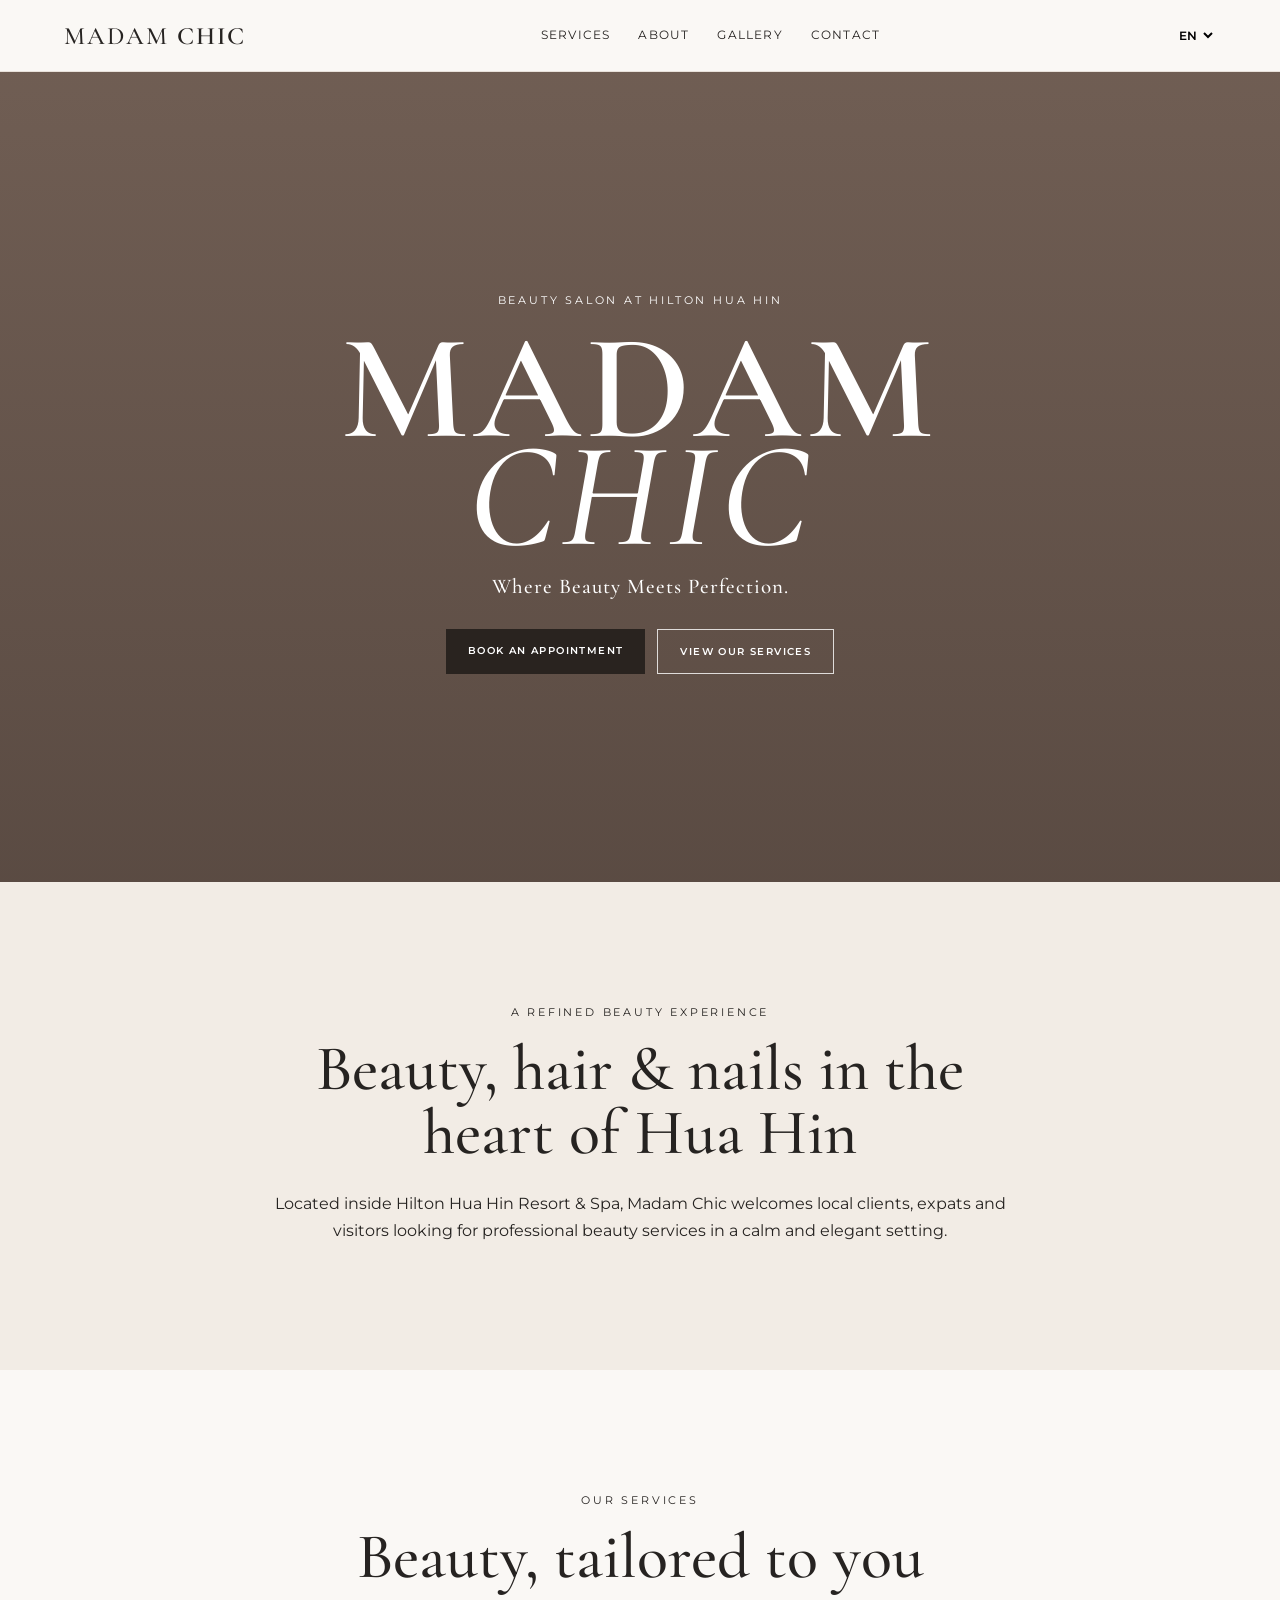
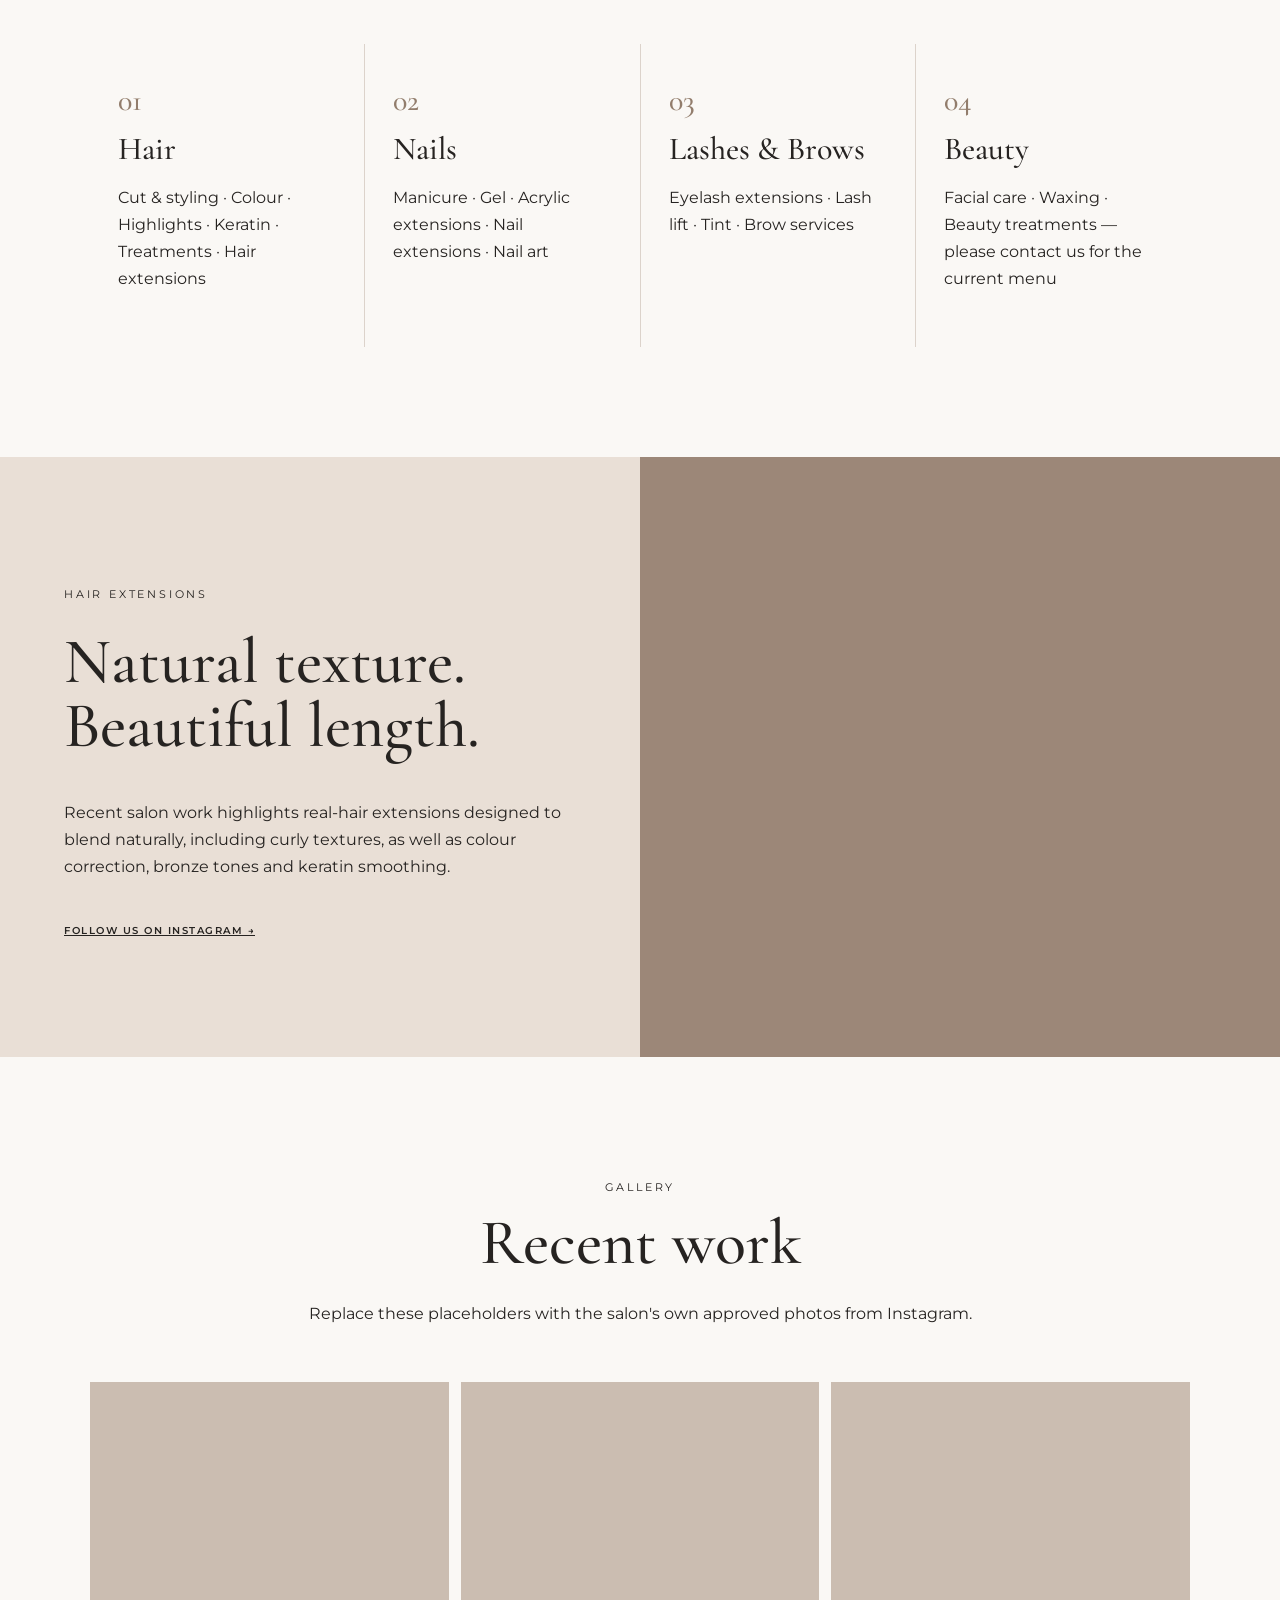
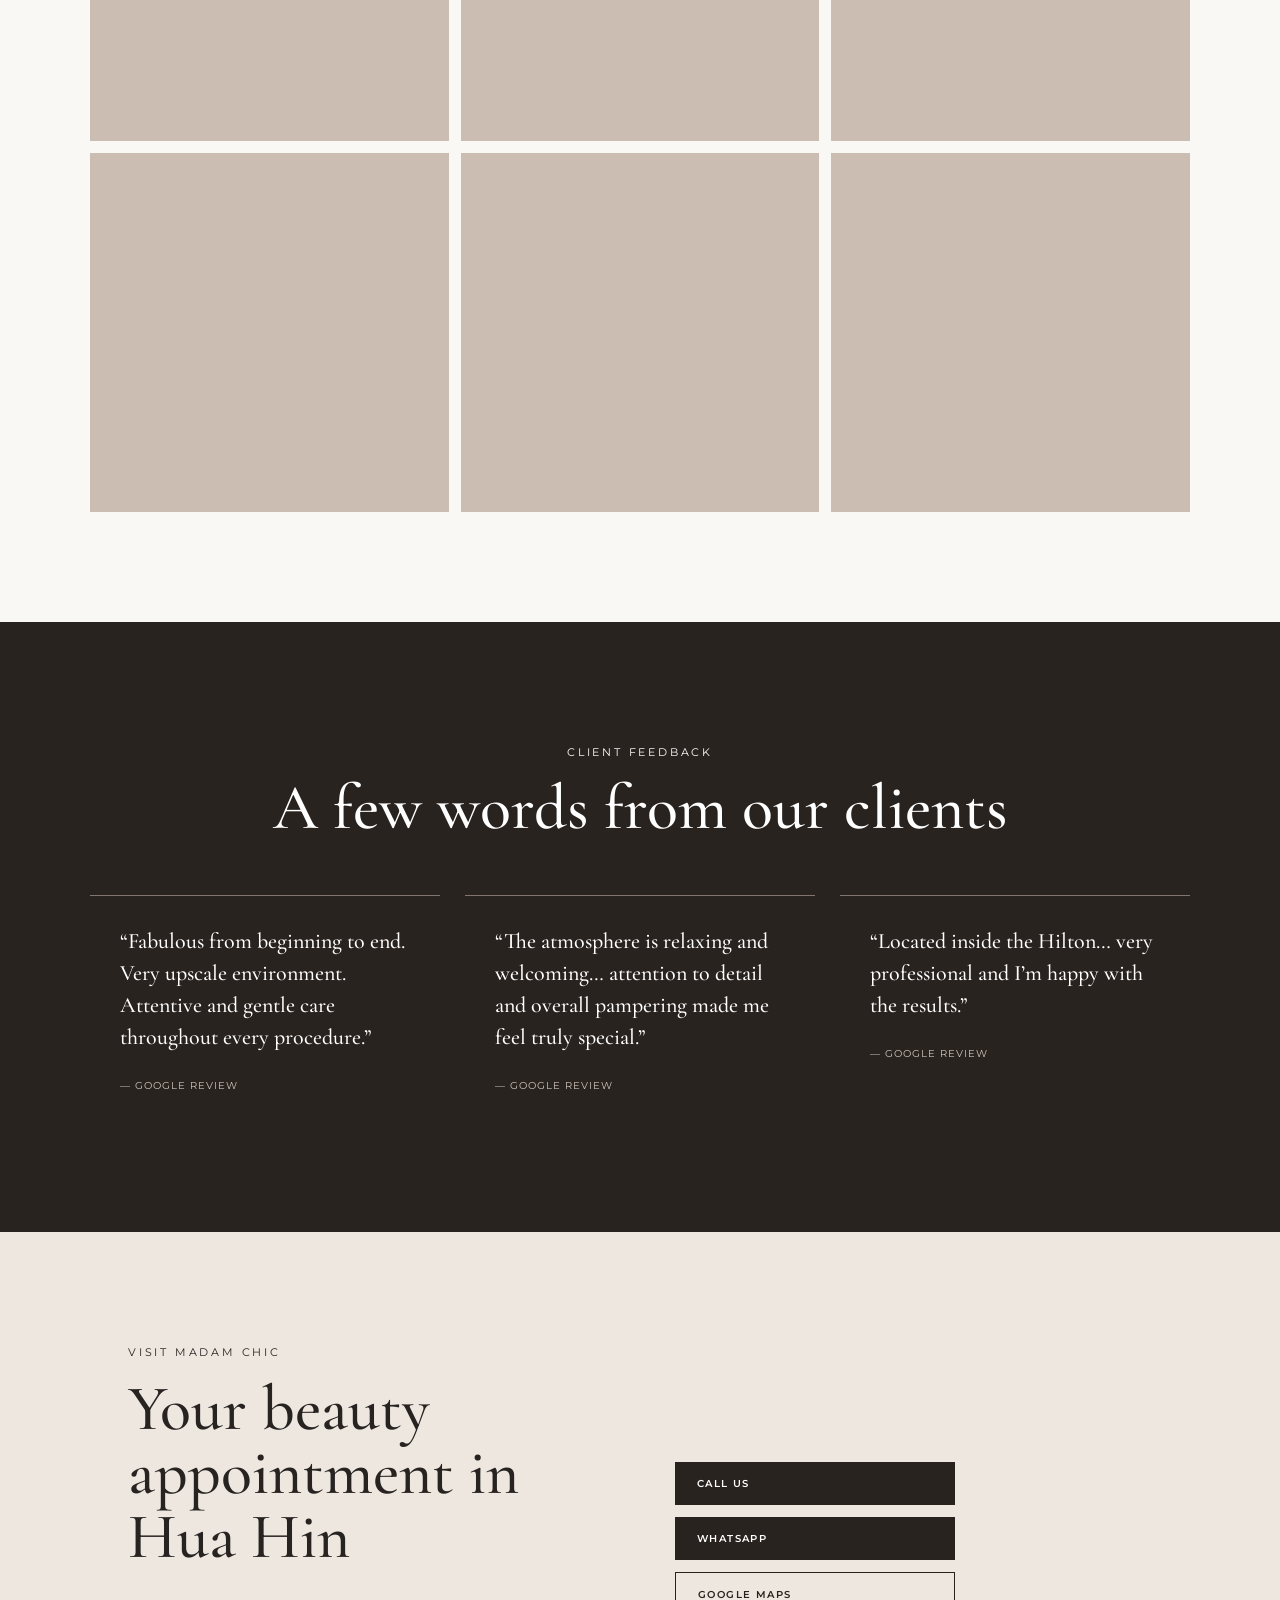
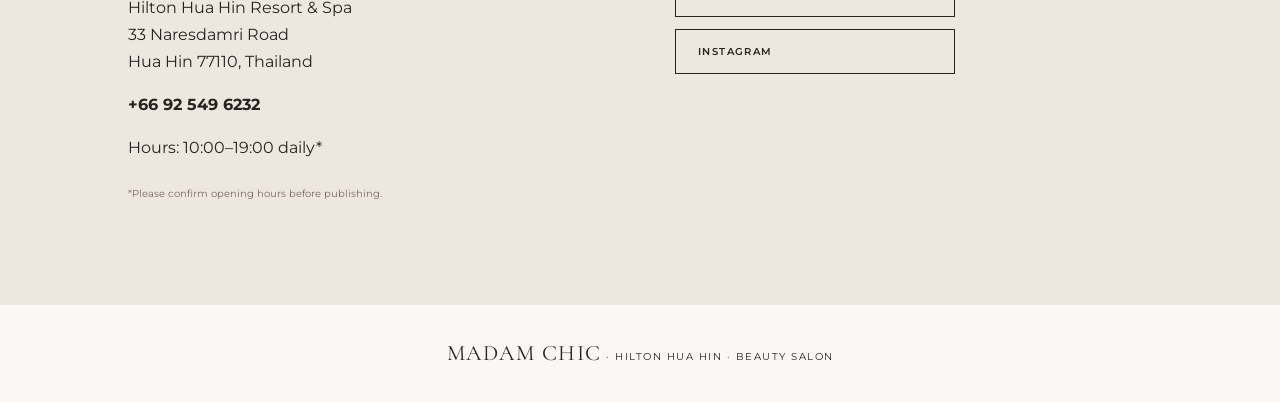
==== index.html @ 7d1f4441 "Add files via upload" ====
<!doctype html>
<html lang="en">
<head>
<meta charset="utf-8">
<meta name="viewport" content="width=device-width,initial-scale=1">
<meta name="description" content="Madam Chic Beauty Salon at Hilton Hua Hin — hair, nails, lashes and beauty services for international clients.">
<title>Madam Chic Beauty Salon | Hilton Hua Hin</title>
<link rel="preconnect" href="https://fonts.googleapis.com">
<link rel="preconnect" href="https://fonts.gstatic.com" crossorigin>
<link href="https://fonts.googleapis.com/css2?family=Cormorant+Garamond:wght@500;600&family=Montserrat:wght@400;500;600&display=swap" rel="stylesheet">
<link rel="stylesheet" href="style.css">
</head>
<body>
<header class="topbar">
  <a class="brand" href="#home"><span>MADAM</span> CHIC</a>
  <nav>
    <a href="#services" data-i18n="nav_services">Services</a>
    <a href="#about" data-i18n="nav_about">About</a>
    <a href="#gallery" data-i18n="nav_gallery">Gallery</a>
    <a href="#contact" data-i18n="nav_contact">Contact</a>
  </nav>
  <select id="language" aria-label="Language">
    <option value="en">EN</option><option value="th">ไทย</option><option value="fr">FR</option>
    <option value="ru">RU</option><option value="de">DE</option><option value="sv">SV</option>
  </select>
</header>

<main>
<section id="home" class="hero">
  <div class="hero-overlay">
    <p class="eyebrow" data-i18n="hero_eyebrow">BEAUTY SALON AT HILTON HUA HIN</p>
    <h1>MADAM<br><em>CHIC</em></h1>
    <p class="tagline" data-i18n="hero_tagline">Where Beauty Meets Perfection.</p>
    <div class="buttons">
      <a class="btn primary" href="https://wa.me/66925496232" target="_blank" rel="noopener" data-i18n="book">Book an appointment</a>
      <a class="btn ghost" href="#services" data-i18n="view_services">View our services</a>
    </div>
  </div>
</section>

<section class="intro" id="about">
  <div class="narrow">
    <p class="eyebrow" data-i18n="about_eyebrow">A REFINED BEAUTY EXPERIENCE</p>
    <h2 data-i18n="about_title">Beauty, hair & nails in the heart of Hua Hin</h2>
    <p data-i18n="about_text">Located inside Hilton Hua Hin Resort & Spa, Madam Chic welcomes local clients, expats and visitors looking for professional beauty services in a calm and elegant setting.</p>
  </div>
</section>

<section id="services" class="services">
  <div class="section-head">
    <p class="eyebrow" data-i18n="services_eyebrow">OUR SERVICES</p>
    <h2 data-i18n="services_title">Beauty, tailored to you</h2>
  </div>
  <div class="cards">
    <article><div class="icon">01</div><h3 data-i18n="hair">Hair</h3><p data-i18n="hair_text">Cut & styling · Colour · Highlights · Keratin · Treatments · Hair extensions</p></article>
    <article><div class="icon">02</div><h3 data-i18n="nails">Nails</h3><p data-i18n="nails_text">Manicure · Gel · Acrylic extensions · Nail extensions · Nail art</p></article>
    <article><div class="icon">03</div><h3 data-i18n="lashes">Lashes & Brows</h3><p data-i18n="lashes_text">Eyelash extensions · Lash lift · Tint · Brow services</p></article>
    <article><div class="icon">04</div><h3 data-i18n="beauty">Beauty</h3><p data-i18n="beauty_text">Facial care · Waxing · Beauty treatments — please contact us for the current menu</p></article>
  </div>
</section>

<section class="feature">
  <div>
    <p class="eyebrow" data-i18n="feature_eyebrow">HAIR EXTENSIONS</p>
    <h2 data-i18n="feature_title">Natural texture. Beautiful length.</h2>
    <p data-i18n="feature_text">Recent salon work highlights real-hair extensions designed to blend naturally, including curly textures, as well as colour correction, bronze tones and keratin smoothing.</p>
    <a class="textlink" href="https://www.instagram.com/madamchic_hilton/" target="_blank" rel="noopener" data-i18n="instagram">Follow us on Instagram →</a>
  </div>
  <div class="feature-photo photo-one" role="img" aria-label="Hair service photo placeholder"></div>
</section>

<section id="gallery" class="gallery">
  <div class="section-head"><p class="eyebrow" data-i18n="gallery_eyebrow">GALLERY</p><h2 data-i18n="gallery_title">Recent work</h2><p data-i18n="gallery_text">Replace these placeholders with the salon's own approved photos from Instagram.</p></div>
  <div class="grid">
    <div class="photo p1"></div><div class="photo p2"></div><div class="photo p3"></div>
    <div class="photo p4"></div><div class="photo p5"></div><div class="photo p6"></div>
  </div>
</section>

<section class="reviews">
  <div class="section-head"><p class="eyebrow" data-i18n="reviews_eyebrow">CLIENT FEEDBACK</p><h2 data-i18n="reviews_title">A few words from our clients</h2></div>
  <div class="review-grid">
    <blockquote>“Fabulous from beginning to end. Very upscale environment. Attentive and gentle care throughout every procedure.”<cite>— Google review</cite></blockquote>
    <blockquote>“The atmosphere is relaxing and welcoming… attention to detail and overall pampering made me feel truly special.”<cite>— Google review</cite></blockquote>
    <blockquote>“Located inside the Hilton… very professional and I’m happy with the results.”<cite>— Google review</cite></blockquote>
  </div>
</section>

<section id="contact" class="contact">
  <div>
    <p class="eyebrow" data-i18n="contact_eyebrow">VISIT MADAM CHIC</p>
    <h2 data-i18n="contact_title">Your beauty appointment in Hua Hin</h2>
    <p>Hilton Hua Hin Resort & Spa<br>33 Naresdamri Road<br>Hua Hin 77110, Thailand</p>
    <p><strong>+66 92 549 6232</strong></p>
    <p><span data-i18n="hours_label">Hours:</span> <span data-i18n="hours">10:00–19:00 daily*</span></p>
    <small data-i18n="hours_note">*Please confirm opening hours before publishing.</small>
  </div>
  <div class="contact-actions">
    <a class="btn primary" href="tel:+66925496232" data-i18n="call">Call us</a>
    <a class="btn primary" href="https://wa.me/66925496232" target="_blank" rel="noopener">WhatsApp</a>
    <a class="btn ghost dark" href="https://www.google.com/maps/search/?api=1&query=Madam+Chic+Beauty+Salon+Hua+Hin" target="_blank" rel="noopener" data-i18n="map">Google Maps</a>
    <a class="btn ghost dark" href="https://www.instagram.com/madamchic_hilton/" target="_blank" rel="noopener">Instagram</a>
  </div>
</section>
</main>

<footer><span>MADAM CHIC</span> · Hilton Hua Hin · <span data-i18n="footer">Beauty salon</span></footer>
<script src="script.js"></script>
</body>
</html>
---- style.css ----
*{box-sizing:border-box}html{scroll-behavior:smooth}body{margin:0;color:#262321;background:#faf8f5;font-family:Montserrat,Arial,sans-serif;line-height:1.7}.topbar{position:fixed;z-index:20;top:0;left:0;right:0;height:72px;display:flex;align-items:center;justify-content:space-between;padding:0 5%;background:rgba(250,248,245,.94);backdrop-filter:blur(12px);border-bottom:1px solid #e8e1da}.brand{font:600 25px "Cormorant Garamond",serif;letter-spacing:2px;color:#262321;text-decoration:none}.brand span{font-weight:500}.topbar nav{display:flex;gap:28px}.topbar nav a{color:#262321;text-decoration:none;font-size:12px;text-transform:uppercase;letter-spacing:1.2px}.topbar select{border:0;background:transparent;font:600 12px Montserrat;cursor:pointer}.hero{min-height:90vh;margin-top:72px;display:grid;place-items:center;text-align:center;background:linear-gradient(rgba(35,27,24,.28),rgba(35,27,24,.48)),url("images/hero.jpg") center/cover,#8d776a;color:#fff}.hero-overlay{padding:100px 20px}.eyebrow{font-size:11px;letter-spacing:2.8px;text-transform:uppercase}.hero h1{font:600 clamp(70px,12vw,150px)/.72 "Cormorant Garamond",serif;letter-spacing:5px;margin:24px 0}.hero h1 em{font-style:italic;font-weight:500}.tagline{font:500 21px "Cormorant Garamond",serif;letter-spacing:1px}.buttons{display:flex;gap:12px;justify-content:center;flex-wrap:wrap;margin-top:30px}.btn{display:inline-block;padding:13px 22px;text-decoration:none;text-transform:uppercase;letter-spacing:1.4px;font-size:10px;font-weight:600;transition:.2s}.primary{background:#29231f;color:#fff}.ghost{border:1px solid rgba(255,255,255,.8);color:#fff}.dark{border-color:#29231f;color:#29231f}.intro,.services,.gallery,.reviews{padding:110px 7%}.narrow{max-width:760px;margin:auto;text-align:center}.intro h2,.section-head h2,.feature h2,.contact h2{font:500 clamp(42px,5vw,70px)/1 "Cormorant Garamond",serif;margin:15px 0 25px}.intro{background:#f2ece5}.section-head{text-align:center;max-width:780px;margin:0 auto 55px}.cards{max-width:1100px;margin:auto;display:grid;grid-template-columns:repeat(4,1fr);gap:1px;background:#dcd3cb}.cards article{background:#faf8f5;padding:38px 28px;min-height:240px}.icon{font:500 30px "Cormorant Garamond";color:#927d6c}.cards h3{font:500 32px "Cormorant Garamond";margin:10px 0}.feature{display:grid;grid-template-columns:1fr 1fr;min-height:600px;background:#e9dfd6}.feature>div:first-child{padding:100px 10%;display:flex;flex-direction:column;justify-content:center}.feature-photo{min-height:500px;background:url("images/hair.jpg") center/cover,#9c8778}.textlink{color:#262321;text-transform:uppercase;font-size:10px;letter-spacing:1.5px;font-weight:600;margin-top:25px}.grid{max-width:1100px;margin:auto;display:grid;grid-template-columns:repeat(3,1fr);gap:12px}.photo{aspect-ratio:1/1;background:#cbbdb1 center/cover}.p1{background-image:url("images/gallery1.jpg")}.p2{background-image:url("images/gallery2.jpg")}.p3{background-image:url("images/gallery3.jpg")}.p4{background-image:url("images/gallery4.jpg")}.p5{background-image:url("images/gallery5.jpg")}.p6{background-image:url("images/gallery6.jpg")}.reviews{background:#29231f;color:#fff}.review-grid{max-width:1100px;margin:auto;display:grid;grid-template-columns:repeat(3,1fr);gap:25px}.review-grid blockquote{margin:0;padding:30px;border-top:1px solid #81756e;font:500 22px/1.45 "Cormorant Garamond",serif}.review-grid cite{display:block;margin-top:25px;font:10px Montserrat;letter-spacing:1px;text-transform:uppercase;color:#cfc3ba}.contact{display:grid;grid-template-columns:1fr 1fr;gap:70px;padding:100px 10%;background:#eee7df}.contact-actions{display:flex;flex-direction:column;gap:12px;justify-content:center;max-width:280px}footer{padding:30px;text-align:center;font-size:10px;letter-spacing:1.5px;text-transform:uppercase}footer span:first-child{font-family:"Cormorant Garamond";font-size:22px}.contact small{font-size:10px;color:#756b63}@media(max-width:800px){.topbar{height:62px;padding:0 20px}.topbar nav{display:none}.hero{margin-top:62px}.intro,.services,.gallery,.reviews{padding:75px 22px}.cards,.review-grid,.grid{grid-template-columns:1fr 1fr}.feature,.contact{grid-template-columns:1fr}.feature-photo{min-height:380px}.contact{padding:70px 25px}.hero h1{font-size:82px}}@media(max-width:520px){.cards,.review-grid,.grid{grid-template-columns:1fr}.hero h1{font-size:70px}.section-head h2,.intro h2,.feature h2,.contact h2{font-size:48px}}
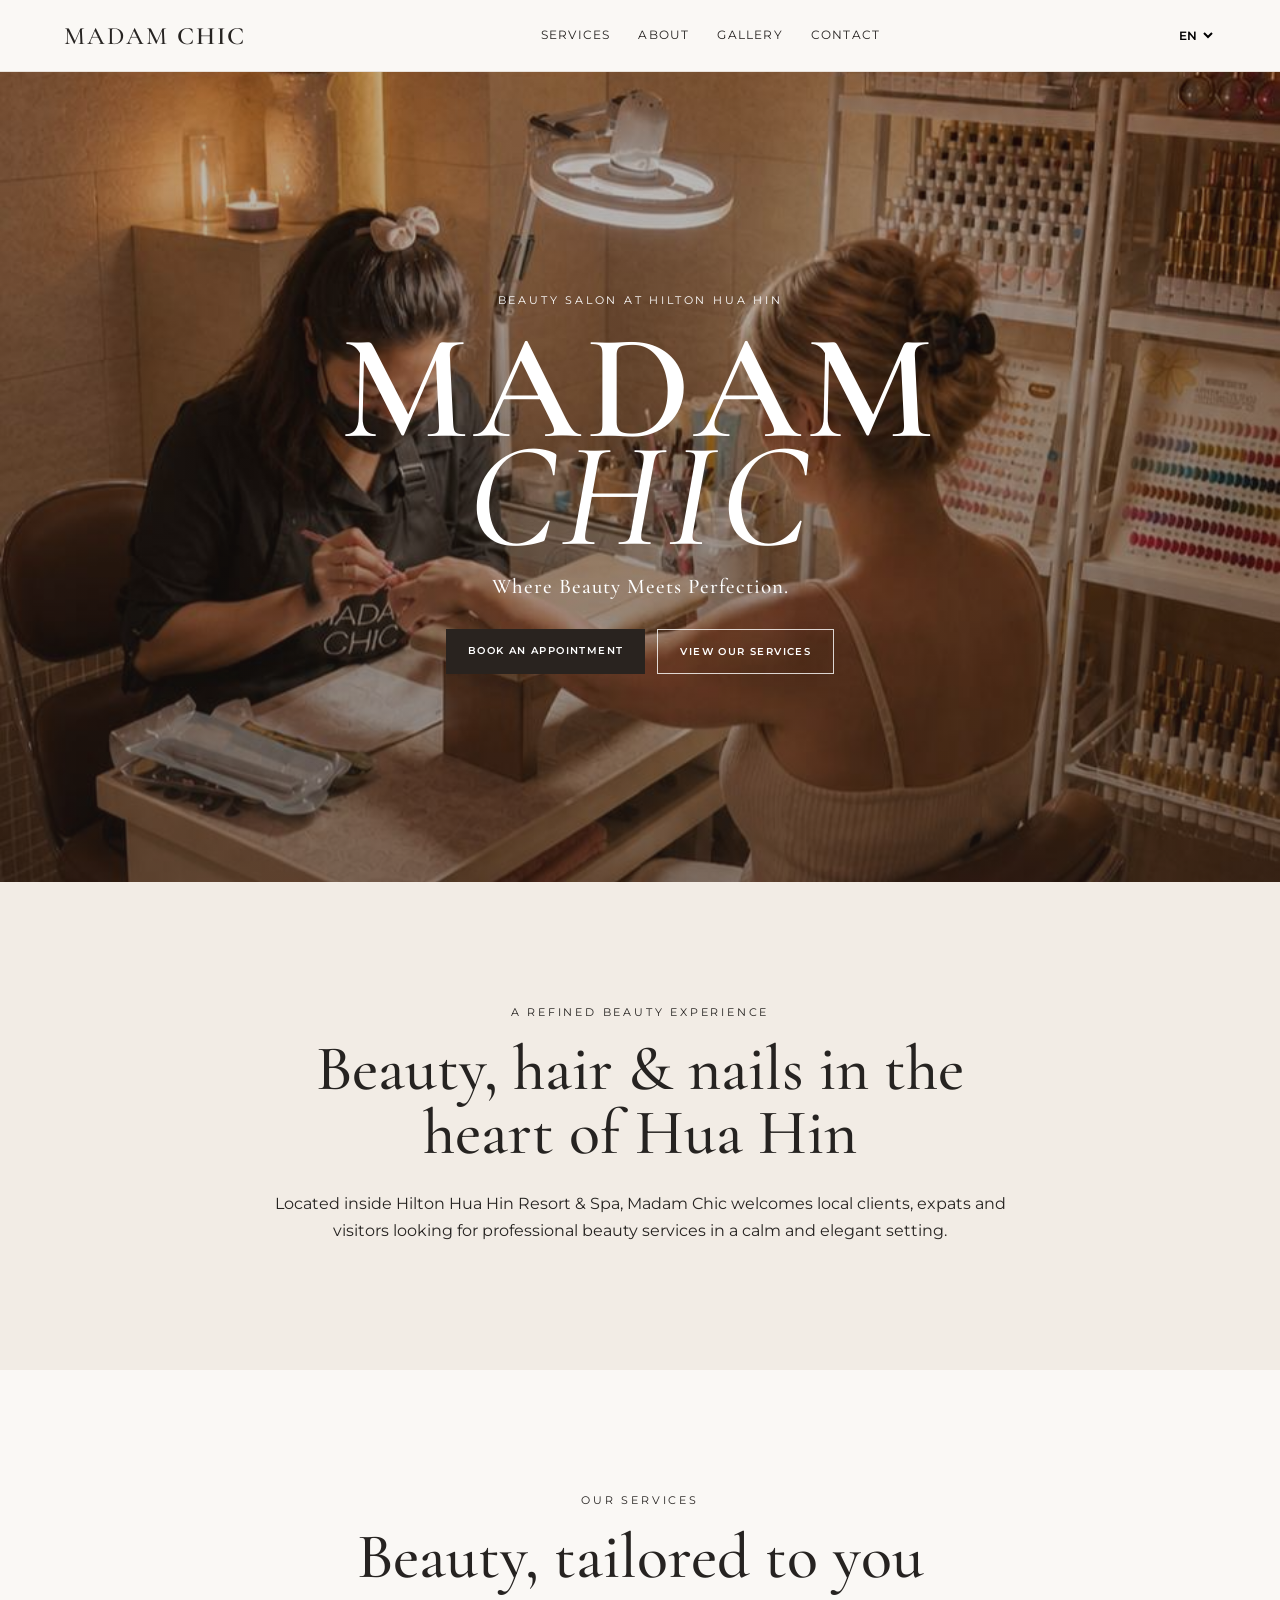
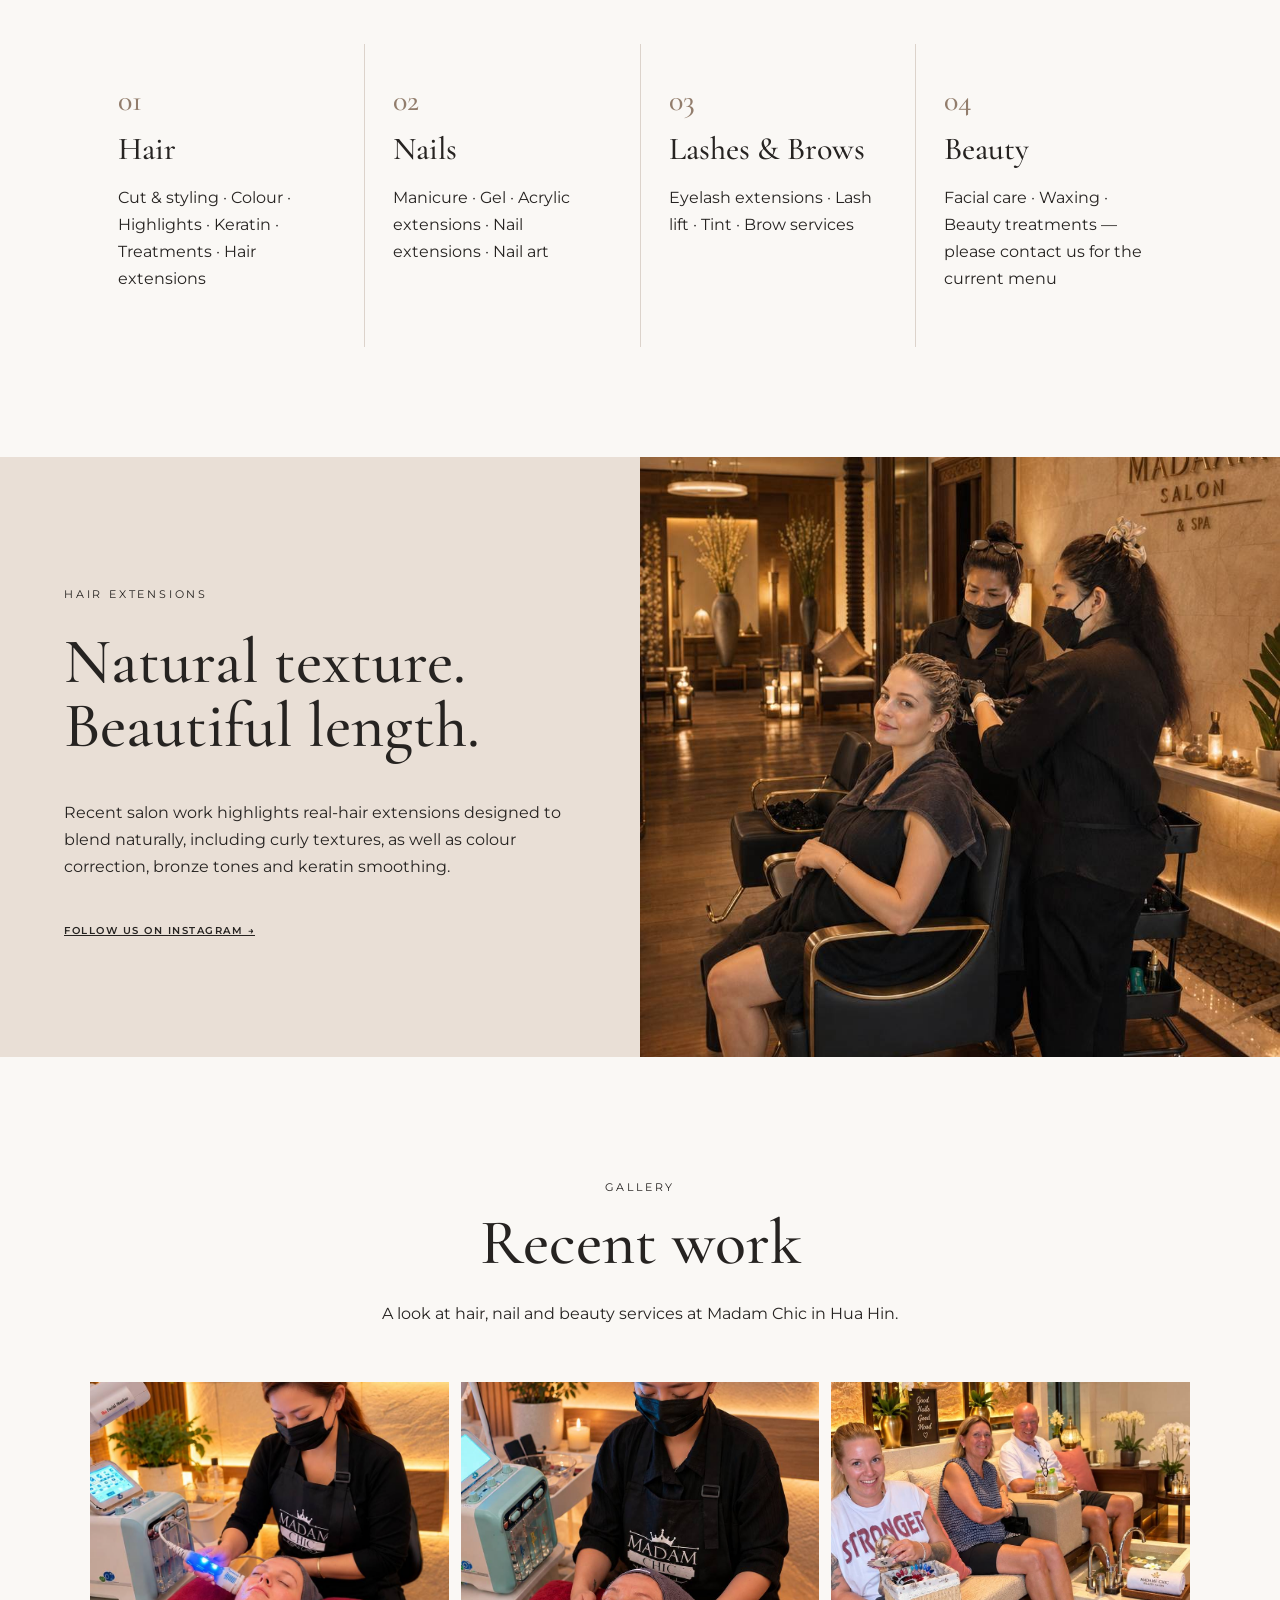
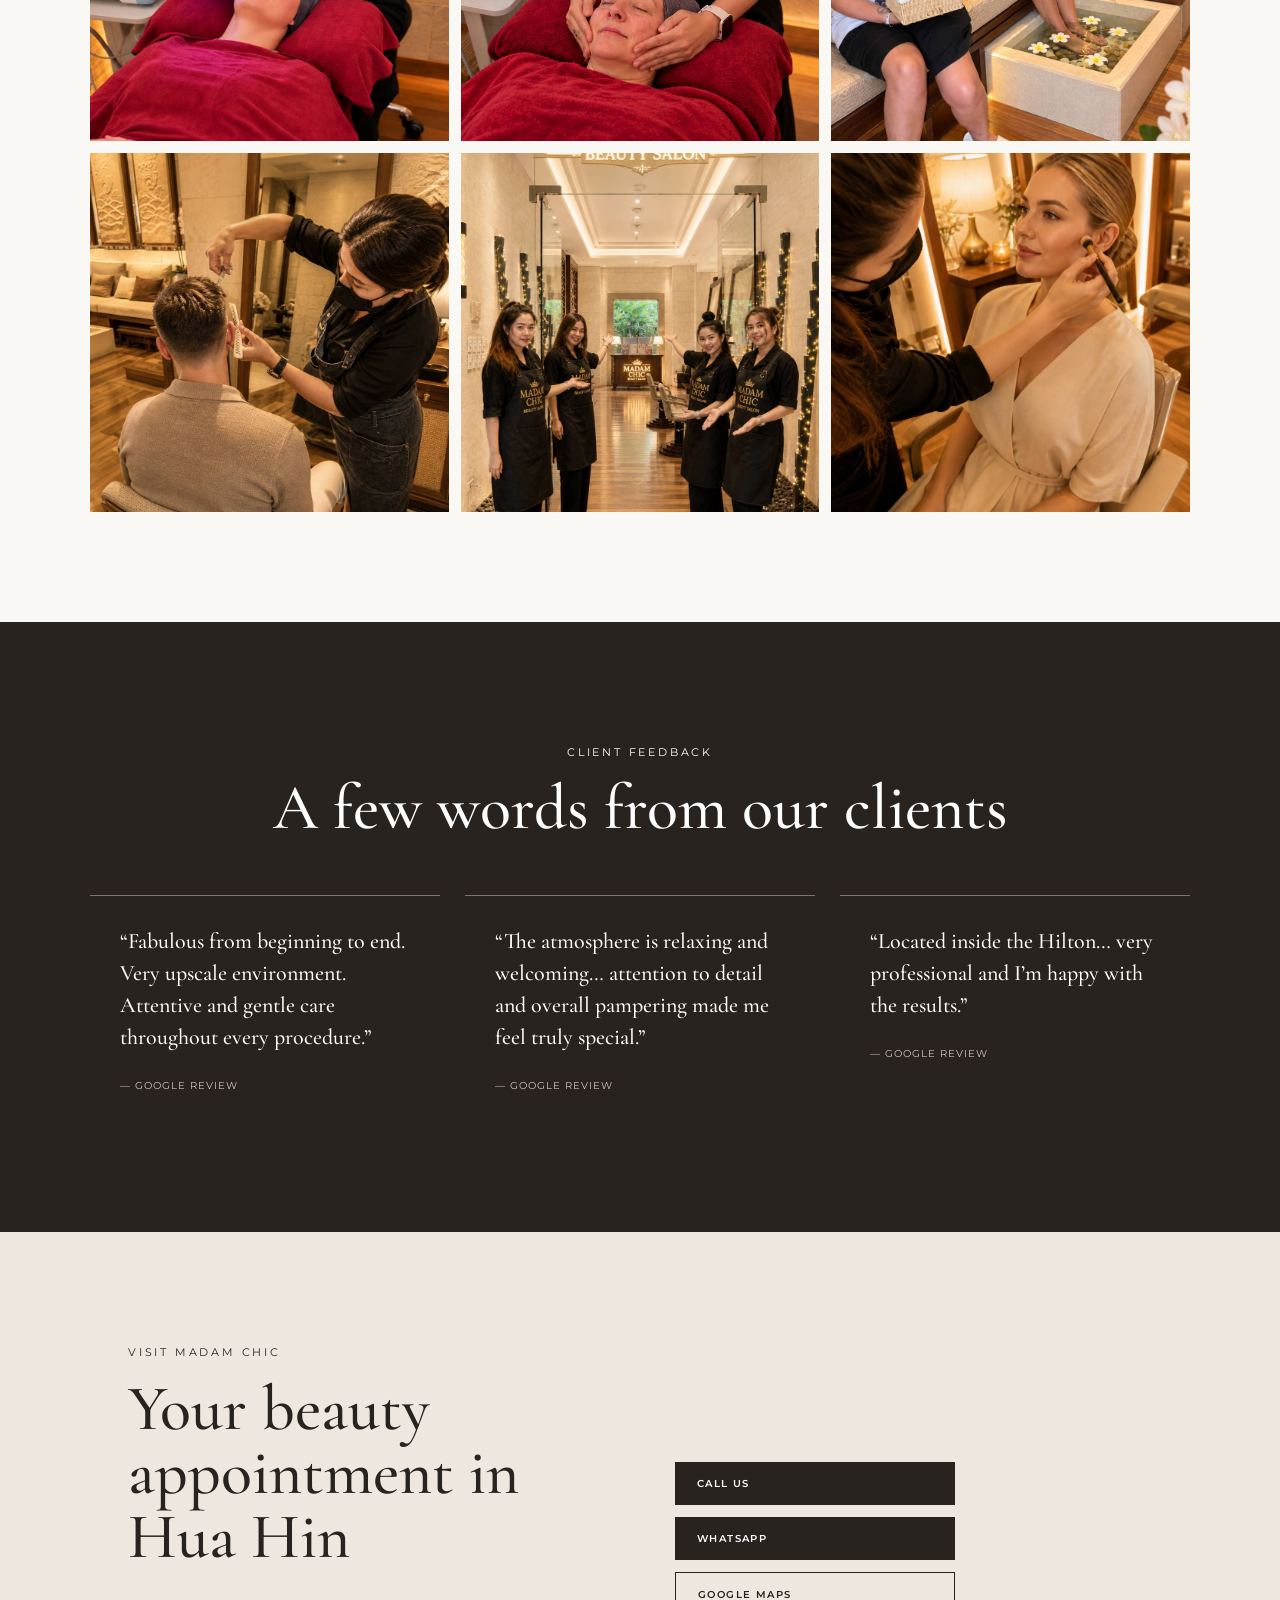
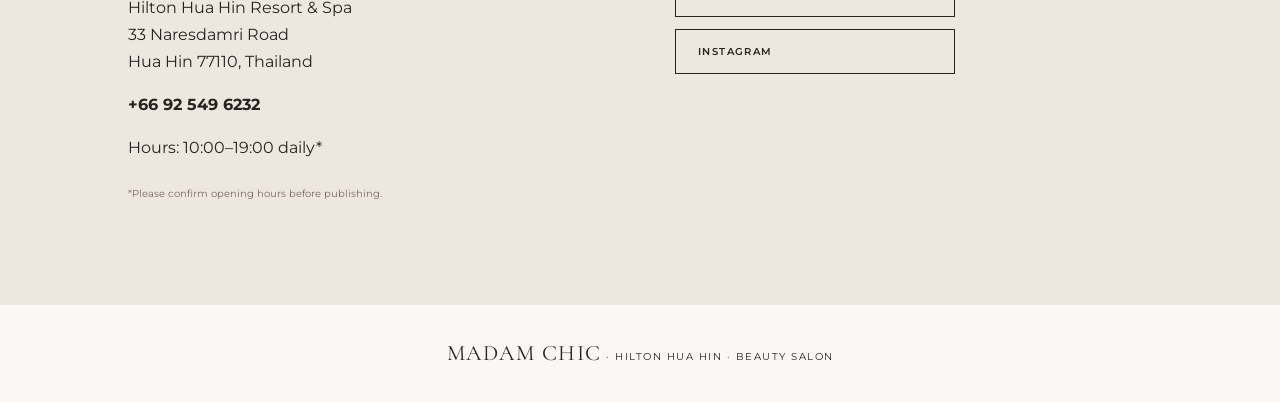
==== commit 3f36512b: "Improve local SEO and display salon photos" ====
--- a/index.html
+++ b/index.html
@@ -3,8 +3,35 @@
 <head>
 <meta charset="utf-8">
 <meta name="viewport" content="width=device-width,initial-scale=1">
-<meta name="description" content="Madam Chic Beauty Salon at Hilton Hua Hin — hair, nails, lashes and beauty services for international clients.">
-<title>Madam Chic Beauty Salon | Hilton Hua Hin</title>
+<meta name="description" content="Madam Chic is a beauty salon at Hilton Hua Hin Resort & Spa, offering hair, nail, lash and beauty services in Hua Hin, Thailand.">
+<link rel="canonical" href="https://easyvisahuahin-creator.github.io/Madam-Chic-Hua-Hin/">
+<meta property="og:type" content="website">
+<meta property="og:locale" content="en_US">
+<meta property="og:site_name" content="Madam Chic Beauty Salon">
+<meta property="og:title" content="Madam Chic Beauty Salon in Hua Hin | Hilton Hua Hin">
+<meta property="og:description" content="Hair, nail, lash and beauty services at Hilton Hua Hin Resort & Spa in Hua Hin, Thailand.">
+<meta property="og:url" content="https://easyvisahuahin-creator.github.io/Madam-Chic-Hua-Hin/">
+<meta property="og:image" content="https://easyvisahuahin-creator.github.io/Madam-Chic-Hua-Hin/1790742063362.jpg">
+<meta name="twitter:card" content="summary_large_image">
+<title>Madam Chic Beauty Salon in Hua Hin | Hilton Hua Hin</title>
+<script type="application/ld+json">
+{
+  "@context": "https://schema.org",
+  "@type": "BeautySalon",
+  "name": "Madam Chic Beauty Salon",
+  "url": "https://easyvisahuahin-creator.github.io/Madam-Chic-Hua-Hin/",
+  "image": "https://easyvisahuahin-creator.github.io/Madam-Chic-Hua-Hin/1790742063362.jpg",
+  "telephone": "+66 92 549 6232",
+  "address": {
+    "@type": "PostalAddress",
+    "streetAddress": "Hilton Hua Hin Resort & Spa, 33 Naresdamri Road",
+    "addressLocality": "Hua Hin",
+    "postalCode": "77110",
+    "addressCountry": "TH"
+  },
+  "sameAs": ["https://www.instagram.com/madamchic_hilton/"]
+}
+</script>
 <link rel="preconnect" href="https://fonts.googleapis.com">
 <link rel="preconnect" href="https://fonts.gstatic.com" crossorigin>
 <link href="https://fonts.googleapis.com/css2?family=Cormorant+Garamond:wght@500;600&family=Montserrat:wght@400;500;600&display=swap" rel="stylesheet">
@@ -66,14 +93,18 @@
     <p data-i18n="feature_text">Recent salon work highlights real-hair extensions designed to blend naturally, including curly textures, as well as colour correction, bronze tones and keratin smoothing.</p>
     <a class="textlink" href="https://www.instagram.com/madamchic_hilton/" target="_blank" rel="noopener" data-i18n="instagram">Follow us on Instagram →</a>
   </div>
-  <div class="feature-photo photo-one" role="img" aria-label="Hair service photo placeholder"></div>
+  <div class="feature-photo photo-one" role="img" aria-label="Madam Chic hair extension work in Hua Hin"></div>
 </section>
 
 <section id="gallery" class="gallery">
-  <div class="section-head"><p class="eyebrow" data-i18n="gallery_eyebrow">GALLERY</p><h2 data-i18n="gallery_title">Recent work</h2><p data-i18n="gallery_text">Replace these placeholders with the salon's own approved photos from Instagram.</p></div>
+  <div class="section-head"><p class="eyebrow" data-i18n="gallery_eyebrow">GALLERY</p><h2 data-i18n="gallery_title">Recent work</h2><p data-i18n="gallery_text">A look at hair, nail and beauty services at Madam Chic in Hua Hin.</p></div>
   <div class="grid">
-    <div class="photo p1"></div><div class="photo p2"></div><div class="photo p3"></div>
-    <div class="photo p4"></div><div class="photo p5"></div><div class="photo p6"></div>
+    <img class="photo p1" src="1790742063362.jpg" alt="Hair styling at Madam Chic Beauty Salon in Hua Hin" loading="lazy">
+    <img class="photo p2" src="1790742063768.jpg" alt="Hair service by the Madam Chic salon team" loading="lazy">
+    <img class="photo p3" src="1790742063869.jpg" alt="Hair colour and styling at Madam Chic in Hua Hin" loading="lazy">
+    <img class="photo p4" src="1790742063945.jpg" alt="Beauty service at Madam Chic, Hilton Hua Hin" loading="lazy">
+    <img class="photo p5" src="1790742064017.jpg" alt="Salon hair work at Madam Chic in Hua Hin" loading="lazy">
+    <img class="photo p6" src="1790742064075.jpg" alt="Recent beauty work from Madam Chic Beauty Salon" loading="lazy">
   </div>
 </section>
 
@@ -107,4 +138,4 @@
 <footer><span>MADAM CHIC</span> · Hilton Hua Hin · <span data-i18n="footer">Beauty salon</span></footer>
 <script src="script.js"></script>
 </body>
-</html>+</html>
--- a/style.css
+++ b/style.css
@@ -1 +1 @@
-*{box-sizing:border-box}html{scroll-behavior:smooth}body{margin:0;color:#262321;background:#faf8f5;font-family:Montserrat,Arial,sans-serif;line-height:1.7}.topbar{position:fixed;z-index:20;top:0;left:0;right:0;height:72px;display:flex;align-items:center;justify-content:space-between;padding:0 5%;background:rgba(250,248,245,.94);backdrop-filter:blur(12px);border-bottom:1px solid #e8e1da}.brand{font:600 25px "Cormorant Garamond",serif;letter-spacing:2px;color:#262321;text-decoration:none}.brand span{font-weight:500}.topbar nav{display:flex;gap:28px}.topbar nav a{color:#262321;text-decoration:none;font-size:12px;text-transform:uppercase;letter-spacing:1.2px}.topbar select{border:0;background:transparent;font:600 12px Montserrat;cursor:pointer}.hero{min-height:90vh;margin-top:72px;display:grid;place-items:center;text-align:center;background:linear-gradient(rgba(35,27,24,.28),rgba(35,27,24,.48)),url("images/hero.jpg") center/cover,#8d776a;color:#fff}.hero-overlay{padding:100px 20px}.eyebrow{font-size:11px;letter-spacing:2.8px;text-transform:uppercase}.hero h1{font:600 clamp(70px,12vw,150px)/.72 "Cormorant Garamond",serif;letter-spacing:5px;margin:24px 0}.hero h1 em{font-style:italic;font-weight:500}.tagline{font:500 21px "Cormorant Garamond",serif;letter-spacing:1px}.buttons{display:flex;gap:12px;justify-content:center;flex-wrap:wrap;margin-top:30px}.btn{display:inline-block;padding:13px 22px;text-decoration:none;text-transform:uppercase;letter-spacing:1.4px;font-size:10px;font-weight:600;transition:.2s}.primary{background:#29231f;color:#fff}.ghost{border:1px solid rgba(255,255,255,.8);color:#fff}.dark{border-color:#29231f;color:#29231f}.intro,.services,.gallery,.reviews{padding:110px 7%}.narrow{max-width:760px;margin:auto;text-align:center}.intro h2,.section-head h2,.feature h2,.contact h2{font:500 clamp(42px,5vw,70px)/1 "Cormorant Garamond",serif;margin:15px 0 25px}.intro{background:#f2ece5}.section-head{text-align:center;max-width:780px;margin:0 auto 55px}.cards{max-width:1100px;margin:auto;display:grid;grid-template-columns:repeat(4,1fr);gap:1px;background:#dcd3cb}.cards article{background:#faf8f5;padding:38px 28px;min-height:240px}.icon{font:500 30px "Cormorant Garamond";color:#927d6c}.cards h3{font:500 32px "Cormorant Garamond";margin:10px 0}.feature{display:grid;grid-template-columns:1fr 1fr;min-height:600px;background:#e9dfd6}.feature>div:first-child{padding:100px 10%;display:flex;flex-direction:column;justify-content:center}.feature-photo{min-height:500px;background:url("images/hair.jpg") center/cover,#9c8778}.textlink{color:#262321;text-transform:uppercase;font-size:10px;letter-spacing:1.5px;font-weight:600;margin-top:25px}.grid{max-width:1100px;margin:auto;display:grid;grid-template-columns:repeat(3,1fr);gap:12px}.photo{aspect-ratio:1/1;background:#cbbdb1 center/cover}.p1{background-image:url("images/gallery1.jpg")}.p2{background-image:url("images/gallery2.jpg")}.p3{background-image:url("images/gallery3.jpg")}.p4{background-image:url("images/gallery4.jpg")}.p5{background-image:url("images/gallery5.jpg")}.p6{background-image:url("images/gallery6.jpg")}.reviews{background:#29231f;color:#fff}.review-grid{max-width:1100px;margin:auto;display:grid;grid-template-columns:repeat(3,1fr);gap:25px}.review-grid blockquote{margin:0;padding:30px;border-top:1px solid #81756e;font:500 22px/1.45 "Cormorant Garamond",serif}.review-grid cite{display:block;margin-top:25px;font:10px Montserrat;letter-spacing:1px;text-transform:uppercase;color:#cfc3ba}.contact{display:grid;grid-template-columns:1fr 1fr;gap:70px;padding:100px 10%;background:#eee7df}.contact-actions{display:flex;flex-direction:column;gap:12px;justify-content:center;max-width:280px}footer{padding:30px;text-align:center;font-size:10px;letter-spacing:1.5px;text-transform:uppercase}footer span:first-child{font-family:"Cormorant Garamond";font-size:22px}.contact small{font-size:10px;color:#756b63}@media(max-width:800px){.topbar{height:62px;padding:0 20px}.topbar nav{display:none}.hero{margin-top:62px}.intro,.services,.gallery,.reviews{padding:75px 22px}.cards,.review-grid,.grid{grid-template-columns:1fr 1fr}.feature,.contact{grid-template-columns:1fr}.feature-photo{min-height:380px}.contact{padding:70px 25px}.hero h1{font-size:82px}}@media(max-width:520px){.cards,.review-grid,.grid{grid-template-columns:1fr}.hero h1{font-size:70px}.section-head h2,.intro h2,.feature h2,.contact h2{font-size:48px}}+*{box-sizing:border-box}html{scroll-behavior:smooth}body{margin:0;color:#262321;background:#faf8f5;font-family:Montserrat,Arial,sans-serif;line-height:1.7}.topbar{position:fixed;z-index:20;top:0;left:0;right:0;height:72px;display:flex;align-items:center;justify-content:space-between;padding:0 5%;background:rgba(250,248,245,.94);backdrop-filter:blur(12px);border-bottom:1px solid #e8e1da}.brand{font:600 25px "Cormorant Garamond",serif;letter-spacing:2px;color:#262321;text-decoration:none}.brand span{font-weight:500}.topbar nav{display:flex;gap:28px}.topbar nav a{color:#262321;text-decoration:none;font-size:12px;text-transform:uppercase;letter-spacing:1.2px}.topbar select{border:0;background:transparent;font:600 12px Montserrat;cursor:pointer}.hero{min-height:90vh;margin-top:72px;display:grid;place-items:center;text-align:center;background:linear-gradient(rgba(35,27,24,.28),rgba(35,27,24,.48)),url("1790742074459.jpg") center/cover,#8d776a;color:#fff}.hero-overlay{padding:100px 20px}.eyebrow{font-size:11px;letter-spacing:2.8px;text-transform:uppercase}.hero h1{font:600 clamp(70px,12vw,150px)/.72 "Cormorant Garamond",serif;letter-spacing:5px;margin:24px 0}.hero h1 em{font-style:italic;font-weight:500}.tagline{font:500 21px "Cormorant Garamond",serif;letter-spacing:1px}.buttons{display:flex;gap:12px;justify-content:center;flex-wrap:wrap;margin-top:30px}.btn{display:inline-block;padding:13px 22px;text-decoration:none;text-transform:uppercase;letter-spacing:1.4px;font-size:10px;font-weight:600;transition:.2s}.primary{background:#29231f;color:#fff}.ghost{border:1px solid rgba(255,255,255,.8);color:#fff}.dark{border-color:#29231f;color:#29231f}.intro,.services,.gallery,.reviews{padding:110px 7%}.narrow{max-width:760px;margin:auto;text-align:center}.intro h2,.section-head h2,.feature h2,.contact h2{font:500 clamp(42px,5vw,70px)/1 "Cormorant Garamond",serif;margin:15px 0 25px}.intro{background:#f2ece5}.section-head{text-align:center;max-width:780px;margin:0 auto 55px}.cards{max-width:1100px;margin:auto;display:grid;grid-template-columns:repeat(4,1fr);gap:1px;background:#dcd3cb}.cards article{background:#faf8f5;padding:38px 28px;min-height:240px}.icon{font:500 30px "Cormorant Garamond";color:#927d6c}.cards h3{font:500 32px "Cormorant Garamond";margin:10px 0}.feature{display:grid;grid-template-columns:1fr 1fr;min-height:600px;background:#e9dfd6}.feature>div:first-child{padding:100px 10%;display:flex;flex-direction:column;justify-content:center}.feature-photo{min-height:500px;background:url("1790742074345.jpg") center/cover,#9c8778}.textlink{color:#262321;text-transform:uppercase;font-size:10px;letter-spacing:1.5px;font-weight:600;margin-top:25px}.grid{max-width:1100px;margin:auto;display:grid;grid-template-columns:repeat(3,1fr);gap:12px}.photo{aspect-ratio:1/1;background:#cbbdb1 center/cover;object-fit:cover;width:100%;height:100%}.reviews{background:#29231f;color:#fff}.review-grid{max-width:1100px;margin:auto;display:grid;grid-template-columns:repeat(3,1fr);gap:25px}.review-grid blockquote{margin:0;padding:30px;border-top:1px solid #81756e;font:500 22px/1.45 "Cormorant Garamond",serif}.review-grid cite{display:block;margin-top:25px;font:10px Montserrat;letter-spacing:1px;text-transform:uppercase;color:#cfc3ba}.contact{display:grid;grid-template-columns:1fr 1fr;gap:70px;padding:100px 10%;background:#eee7df}.contact-actions{display:flex;flex-direction:column;gap:12px;justify-content:center;max-width:280px}footer{padding:30px;text-align:center;font-size:10px;letter-spacing:1.5px;text-transform:uppercase}footer span:first-child{font-family:"Cormorant Garamond";font-size:22px}.contact small{font-size:10px;color:#756b63}@media(max-width:800px){.topbar{height:62px;padding:0 20px}.topbar nav{display:none}.hero{margin-top:62px}.intro,.services,.gallery,.reviews{padding:75px 22px}.cards,.review-grid,.grid{grid-template-columns:1fr 1fr}.feature,.contact{grid-template-columns:1fr}.feature-photo{min-height:380px}.contact{padding:70px 25px}.hero h1{font-size:82px}}@media(max-width:520px){.cards,.review-grid,.grid{grid-template-columns:1fr}.hero h1{font-size:70px}.section-head h2,.intro h2,.feature h2,.contact h2{font-size:48px}}
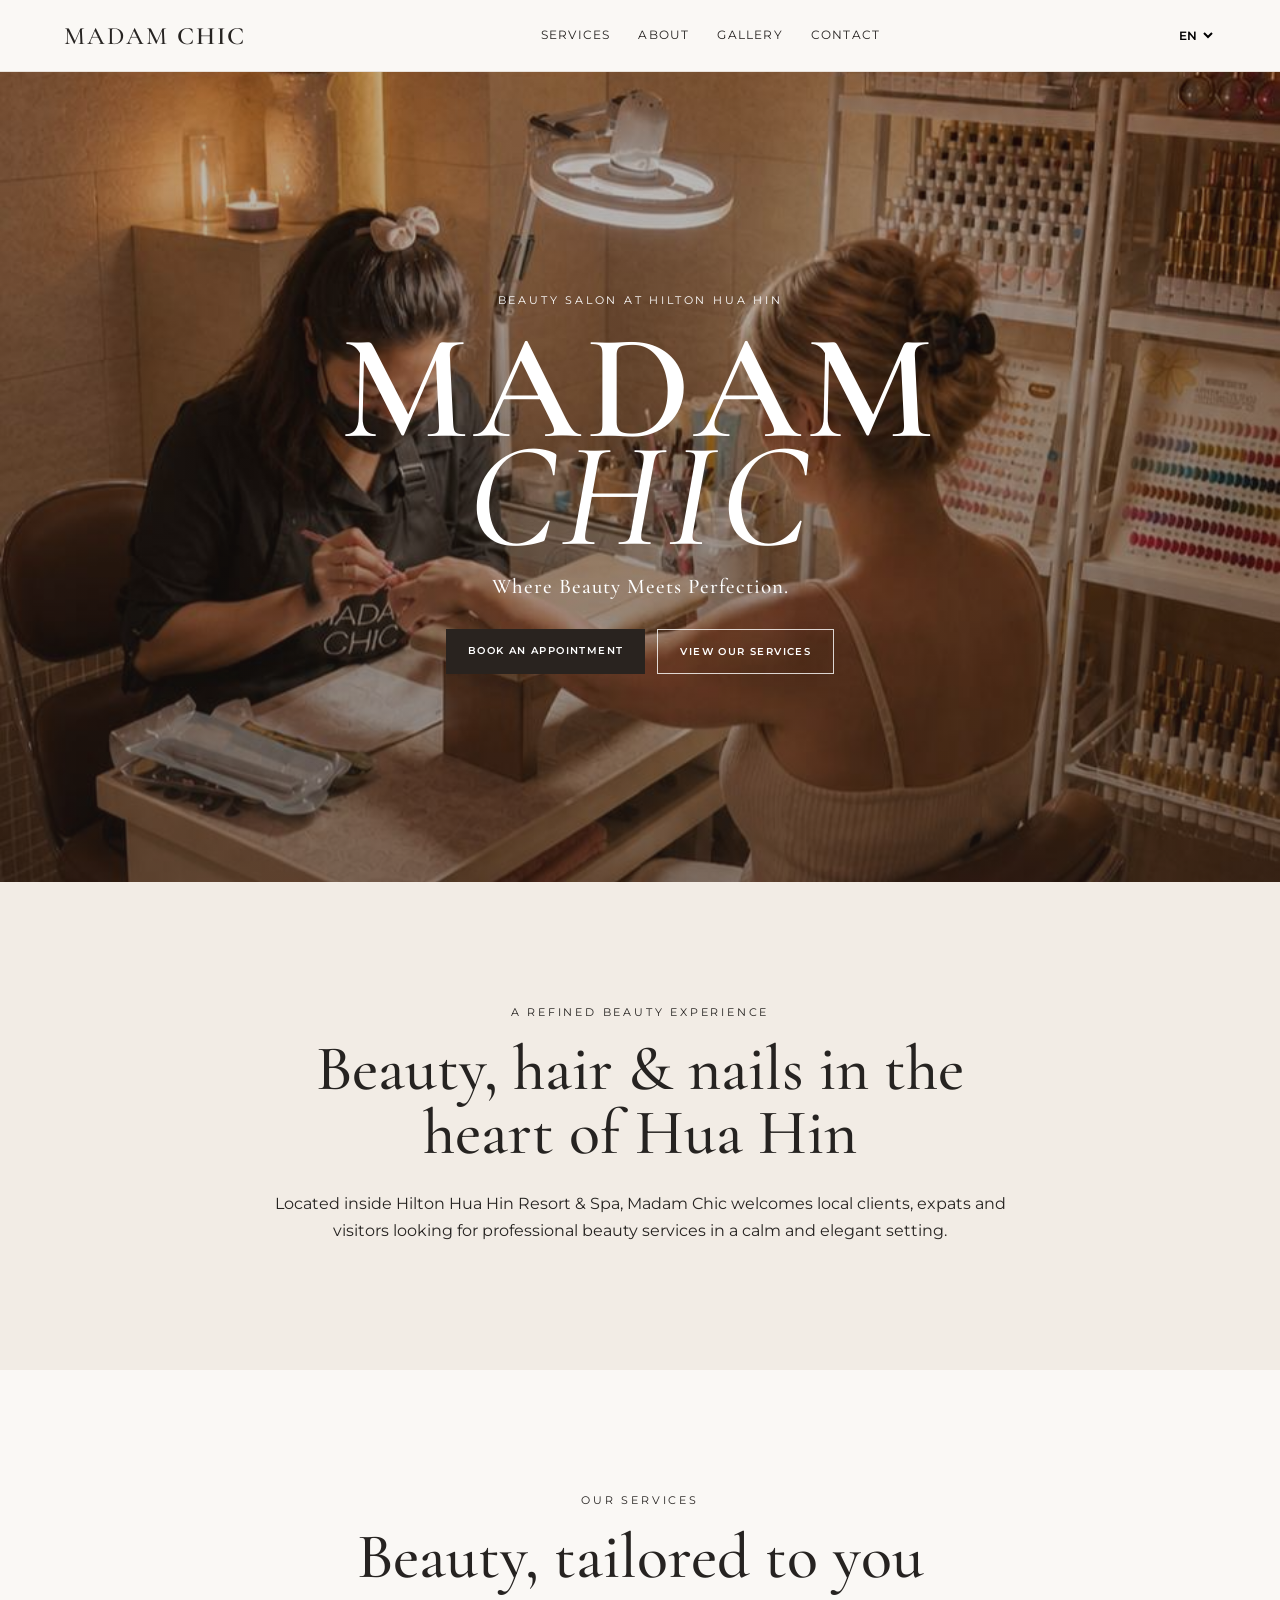
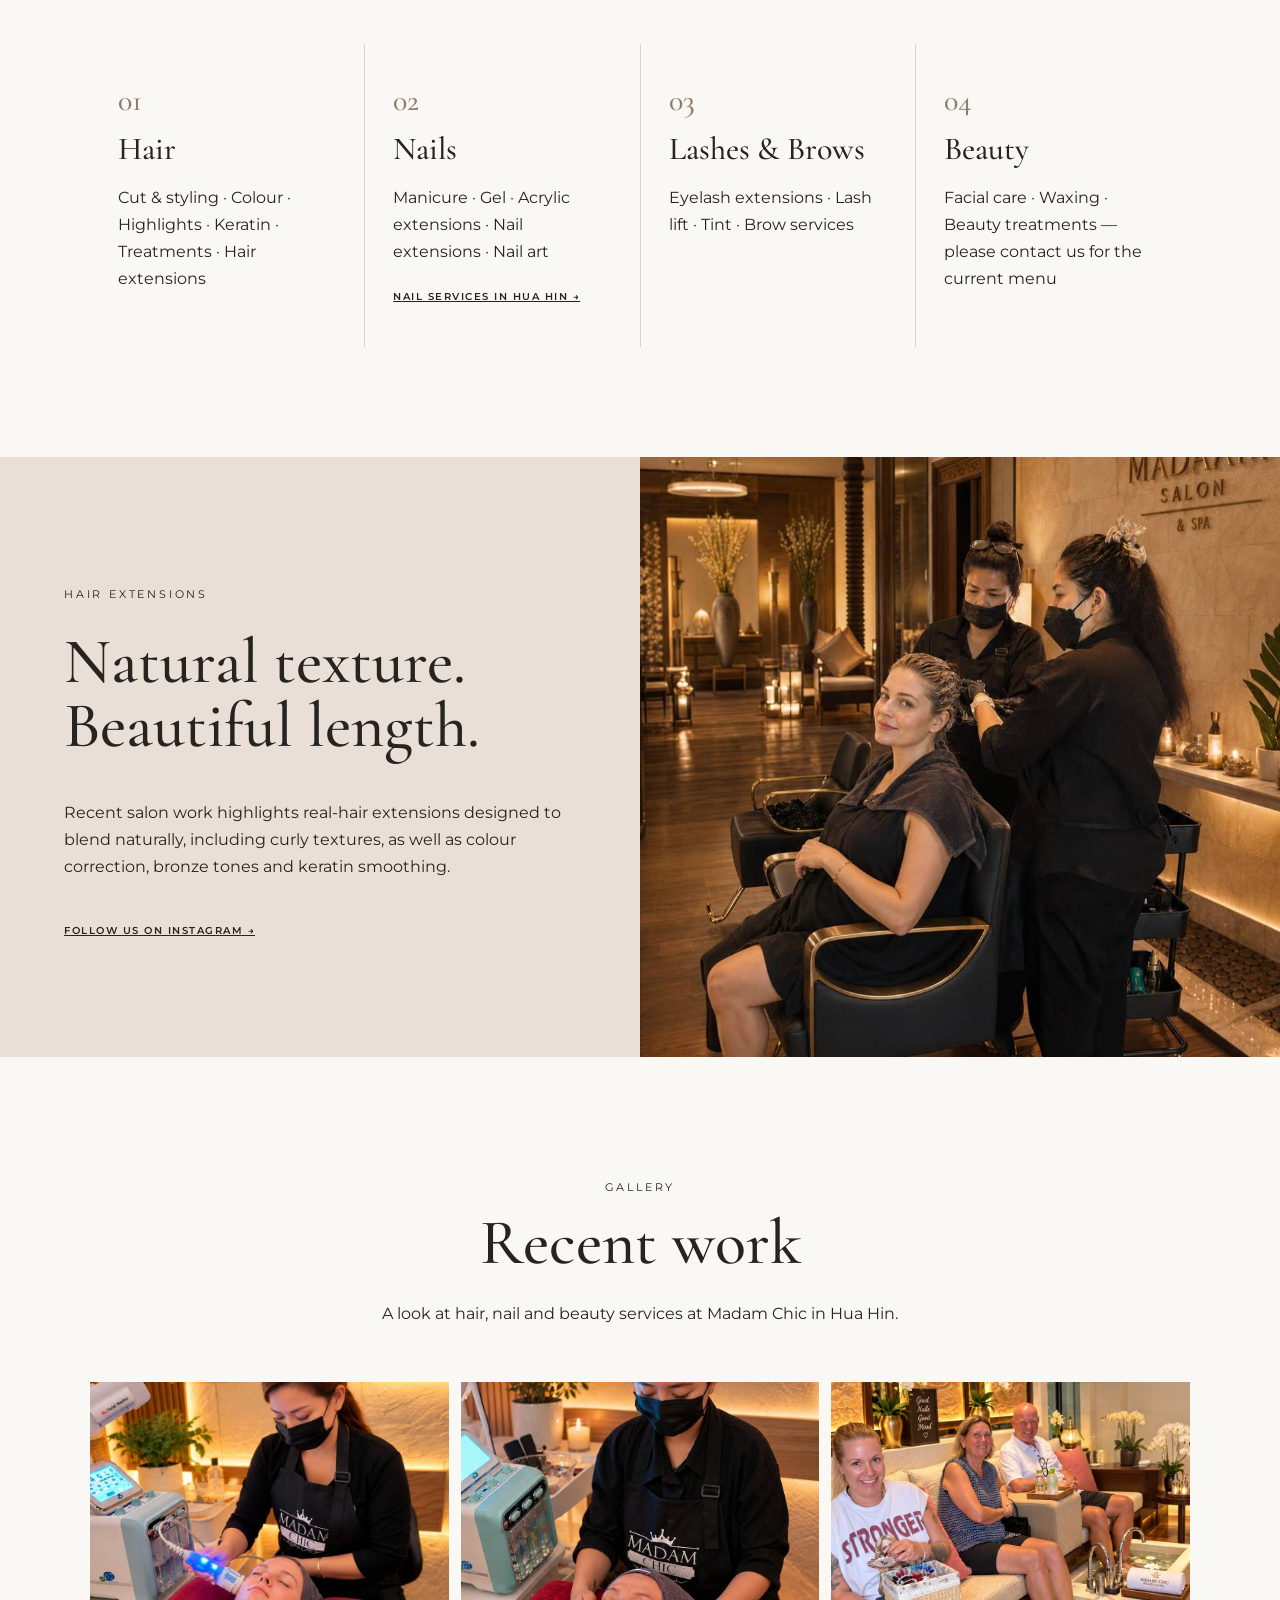
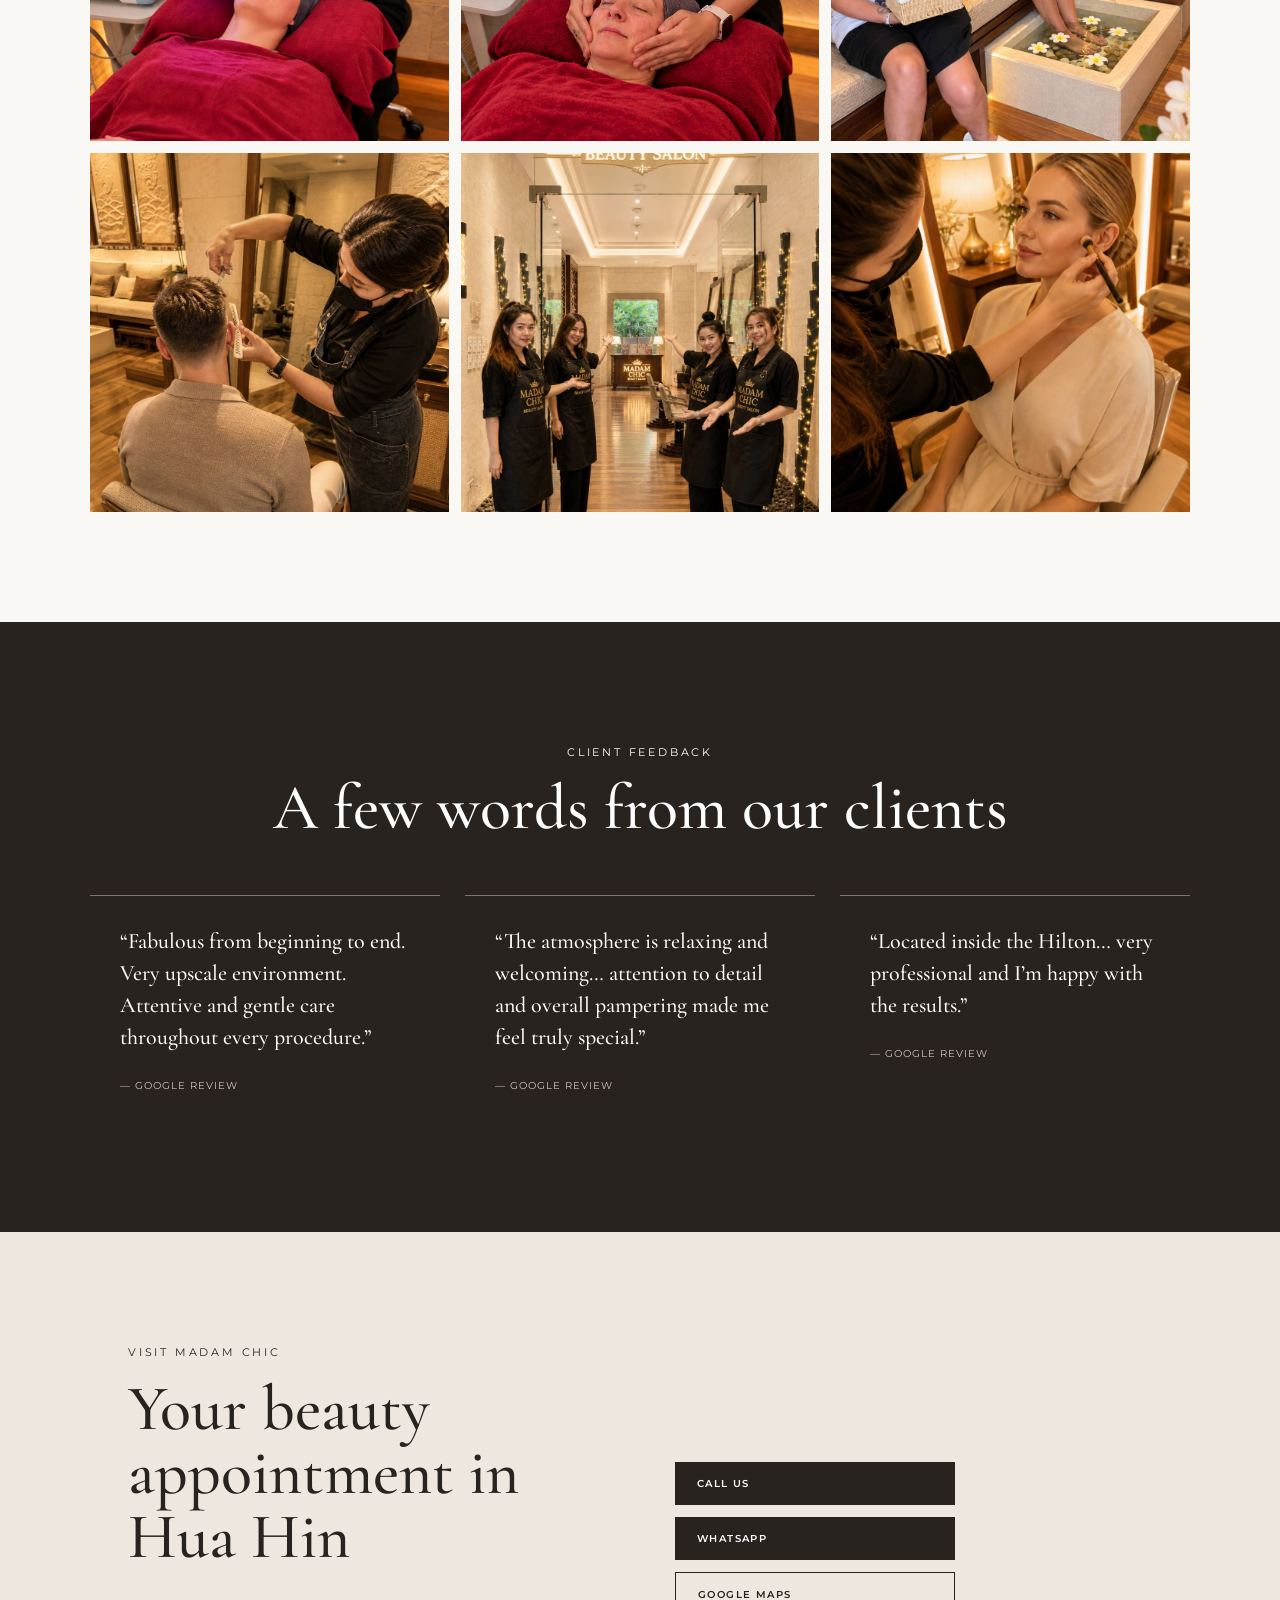
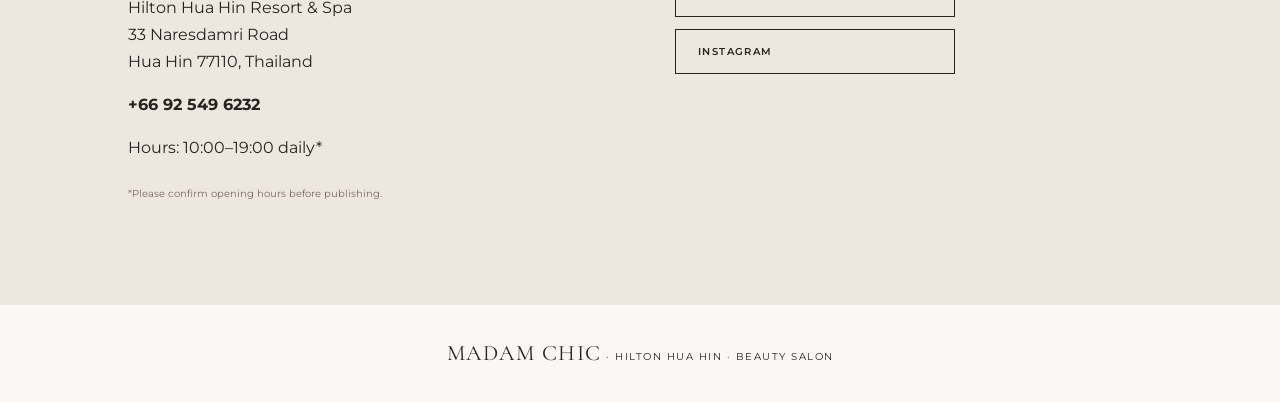
==== commit 82f98aa3: "Add Hua Hin nail services landing page" ====
--- a/index.html
+++ b/index.html
@@ -80,7 +80,7 @@
   </div>
   <div class="cards">
     <article><div class="icon">01</div><h3 data-i18n="hair">Hair</h3><p data-i18n="hair_text">Cut & styling · Colour · Highlights · Keratin · Treatments · Hair extensions</p></article>
-    <article><div class="icon">02</div><h3 data-i18n="nails">Nails</h3><p data-i18n="nails_text">Manicure · Gel · Acrylic extensions · Nail extensions · Nail art</p></article>
+    <article><div class="icon">02</div><h3 data-i18n="nails">Nails</h3><p data-i18n="nails_text">Manicure · Gel · Acrylic extensions · Nail extensions · Nail art</p><a class="textlink" href="nails.html" data-i18n="nails_more">Nail services in Hua Hin →</a></article>
     <article><div class="icon">03</div><h3 data-i18n="lashes">Lashes & Brows</h3><p data-i18n="lashes_text">Eyelash extensions · Lash lift · Tint · Brow services</p></article>
     <article><div class="icon">04</div><h3 data-i18n="beauty">Beauty</h3><p data-i18n="beauty_text">Facial care · Waxing · Beauty treatments — please contact us for the current menu</p></article>
   </div>
